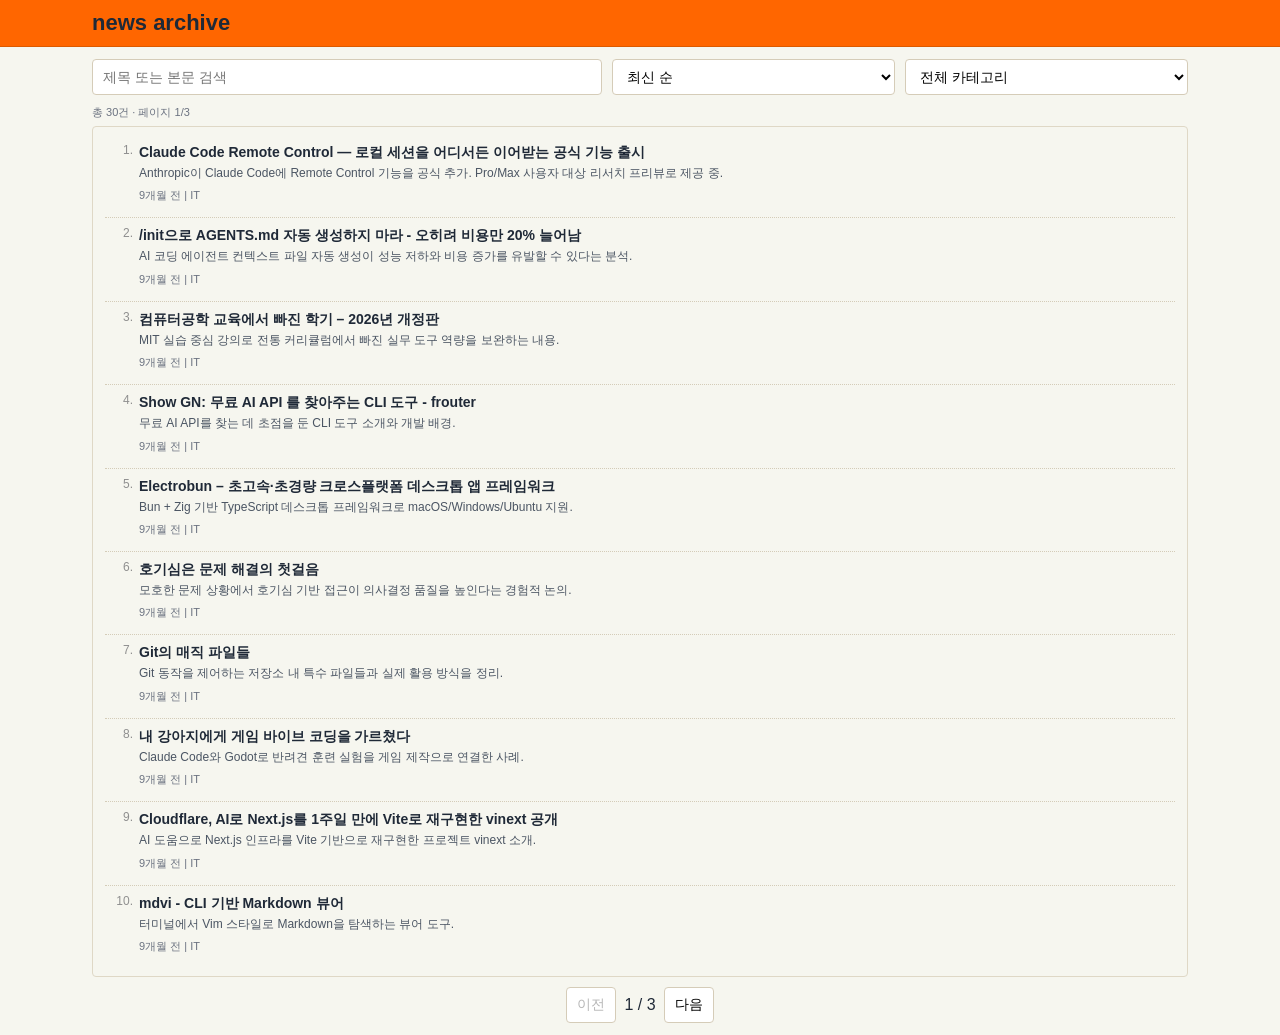
==== docs/index.html @ 6bb1ae99 "Deploy news archive pages" ====
<!doctype html>
<html lang="ko">
  <head>
    <meta charset="UTF-8" />
    <meta name="viewport" content="width=device-width, initial-scale=1.0" />
    <title>news archive</title>
    <meta
      http-equiv="Content-Security-Policy"
      content="default-src 'self'; script-src 'self'; style-src 'self'; img-src 'self' data:; connect-src 'self'; object-src 'none'; base-uri 'self'; form-action 'self'; frame-ancestors 'none'; upgrade-insecure-requests"
    />
    <meta http-equiv="Referrer-Policy" content="strict-origin-when-cross-origin" />
    <meta http-equiv="X-Content-Type-Options" content="nosniff" />
    <meta http-equiv="X-Frame-Options" content="DENY" />
    <meta name="color-scheme" content="light" />
    <link rel="stylesheet" href="./assets/styles.css" />
  </head>
  <body>
    <header class="topbar">
      <div class="topbar-inner">
        <h1>news archive</h1>
      </div>
    </header>

    <main class="container">
      <section class="toolbar">
        <input id="searchInput" type="search" placeholder="제목 또는 본문 검색" />
        <select id="sortSelect">
          <option value="latest">최신 순</option>
          <option value="oldest">오래된 순</option>
          <option value="title">제목 순</option>
          <option value="category">카테고리 순</option>
        </select>
        <select id="categorySelect">
          <option value="all">전체 카테고리</option>
          <option value="IT">IT</option>
          <option value="취업">취업</option>
        </select>
      </section>

      <section id="listView">
        <p class="meta" id="metaLine"></p>
        <div id="listContainer" class="list"></div>
        <div class="pager">
          <button id="prevBtn" type="button">이전</button>
          <span id="pageInfo"></span>
          <button id="nextBtn" type="button">다음</button>
        </div>
      </section>

      <section id="detailView" class="detail hidden">
        <button id="backBtn" type="button">목록으로</button>
        <h2 id="detailTitle"></h2>
        <p id="detailMeta" class="meta"></p>
        <article id="detailBody"></article>
      </section>
    </main>

    <script src="./assets/app.js" defer></script>
  </body>
</html>
---- docs/assets/styles.css ----
:root {
  --bg: #f6f6ef;
  --header: #ff6600;
  --text: #1f2937;
  --muted: #6b7280;
  --line: #dfd8c6;
}

* {
  box-sizing: border-box;
}

body {
  margin: 0;
  background: var(--bg);
  color: var(--text);
  font-family: -apple-system, BlinkMacSystemFont, "Segoe UI", Roboto, "Noto Sans KR", sans-serif;
}

.topbar {
  position: sticky;
  top: 0;
  z-index: 10;
  background: var(--header);
  border-bottom: 1px solid #dc5a00;
}

.topbar-inner {
  max-width: 1120px;
  margin: 0 auto;
  padding: 10px 12px;
}

h1 {
  margin: 0;
  font-size: 22px;
}

.container {
  max-width: 1120px;
  margin: 0 auto;
  padding: 12px;
}

.toolbar {
  display: grid;
  grid-template-columns: 1.8fr 1fr 1fr;
  gap: 10px;
  margin-bottom: 10px;
}

.toolbar input,
.toolbar select,
.pager button,
#backBtn {
  border: 1px solid #d5ccb8;
  background: #fff;
  border-radius: 4px;
  padding: 8px 10px;
  font-size: 14px;
}

.list {
  border: 1px solid var(--line);
  background: var(--bg);
  border-radius: 4px;
  padding: 8px 12px;
}

.item {
  padding: 8px 0;
  border-bottom: 1px dotted #d4ccb8;
}

.item:last-child {
  border-bottom: none;
}

.item-head {
  display: grid;
  grid-template-columns: 28px 1fr;
  gap: 6px;
}

.rank {
  text-align: right;
  color: #8f8f8f;
  font-size: 12px;
}

.title {
  font-size: 14px;
  font-weight: 700;
  color: #1f2937;
  text-decoration: none;
  cursor: pointer;
}

.summary {
  margin-top: 3px;
  font-size: 12px;
  color: #4b5563;
  line-height: 1.45;
  display: -webkit-box;
  -webkit-line-clamp: 3;
  -webkit-box-orient: vertical;
  overflow: hidden;
}

.meta {
  font-size: 11px;
  color: var(--muted);
  margin: 6px 0;
}

.pager {
  display: flex;
  align-items: center;
  justify-content: center;
  gap: 8px;
  margin-top: 10px;
}

.detail {
  border: 1px solid var(--line);
  border-radius: 4px;
  background: #fff;
  padding: 14px;
}

.detail article {
  font-size: 16px;
  line-height: 160%;
  word-break: break-word;
  white-space: pre-wrap;
}

.hidden {
  display: none;
}

@media (max-width: 1199px) {
  .toolbar {
    grid-template-columns: 1fr;
  }
  .detail article {
    font-size: 14px;
  }
}
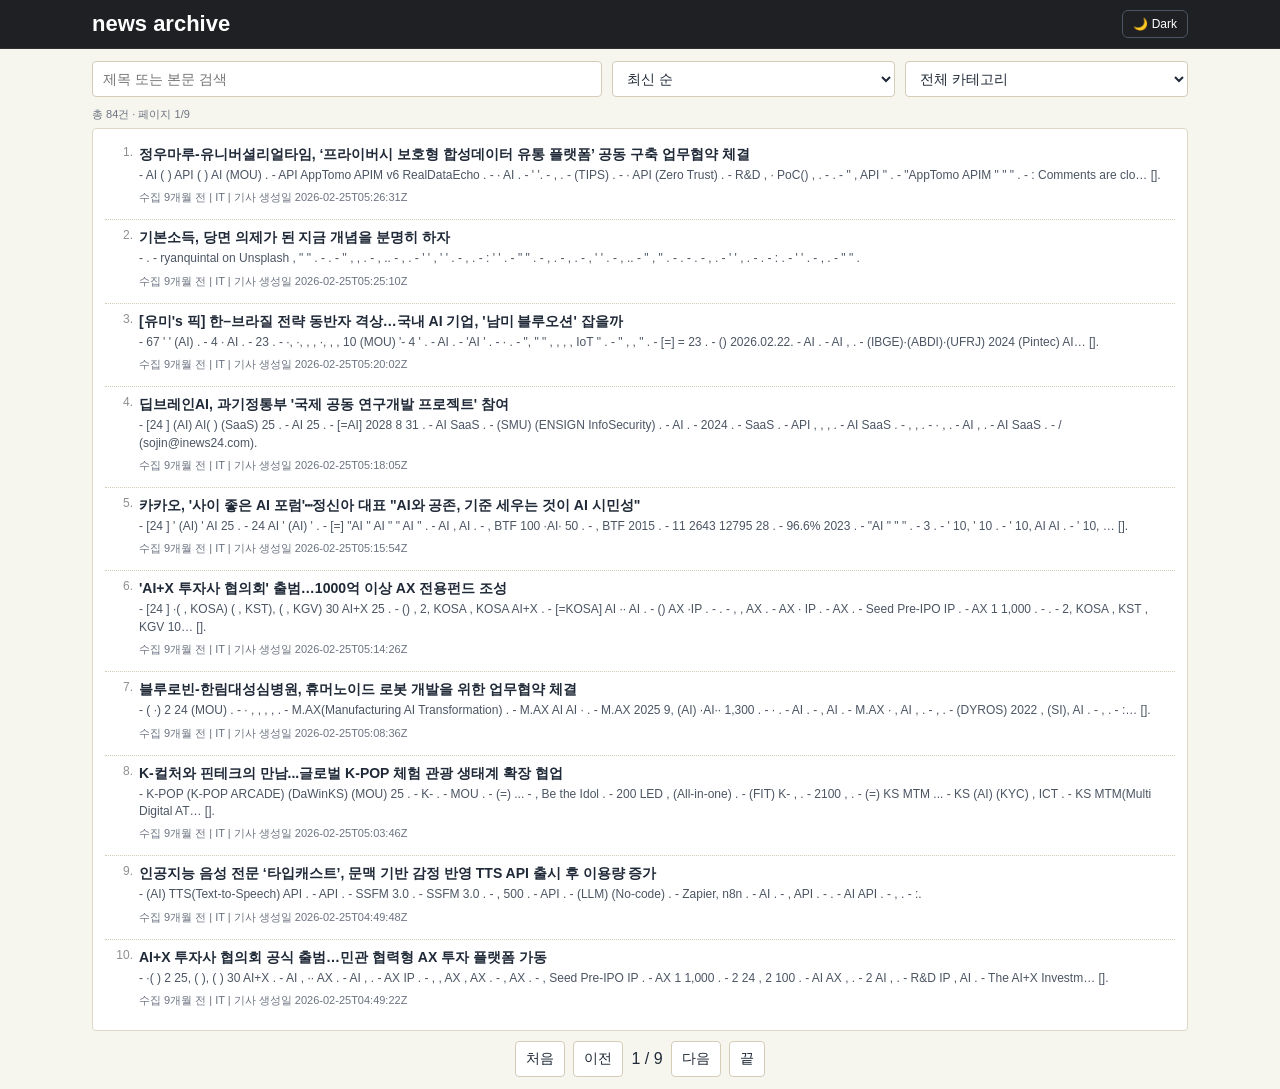
==== commit 4b3b1026: "Enhance archive UI with home reset, pagination edges, theme toggle, and mobile typography" ====
--- a/docs/index.html
+++ b/docs/index.html
@@ -11,13 +11,14 @@
     <meta http-equiv="Referrer-Policy" content="strict-origin-when-cross-origin" />
     <meta http-equiv="X-Content-Type-Options" content="nosniff" />
     <meta http-equiv="X-Frame-Options" content="DENY" />
-    <meta name="color-scheme" content="light" />
+    <meta name="color-scheme" content="light dark" />
     <link rel="stylesheet" href="./assets/styles.css" />
   </head>
   <body>
     <header class="topbar">
       <div class="topbar-inner">
-        <h1>news archive</h1>
+        <h1><a id="homeTitle" href="#">news archive</a></h1>
+        <button id="themeToggle" type="button" aria-label="테마 전환">🌙 Dark</button>
       </div>
     </header>
 
@@ -41,9 +42,11 @@
         <p class="meta" id="metaLine"></p>
         <div id="listContainer" class="list"></div>
         <div class="pager">
+          <button id="firstBtn" type="button">처음</button>
           <button id="prevBtn" type="button">이전</button>
           <span id="pageInfo"></span>
           <button id="nextBtn" type="button">다음</button>
+          <button id="lastBtn" type="button">끝</button>
         </div>
       </section>
 
--- a/docs/assets/styles.css
+++ b/docs/assets/styles.css
@@ -1,13 +1,27 @@
 :root {
   --bg: #f6f6ef;
-  --header: #ff6600;
+  --header: #1f2023;
   --text: #1f2937;
   --muted: #6b7280;
   --line: #dfd8c6;
+  --surface: #ffffff;
+  --chip: #ffffff;
+  --btn-border: #d5ccb8;
 }
 
 * {
   box-sizing: border-box;
+}
+
+[data-theme="dark"] {
+  --bg: #101218;
+  --header: #1f2023;
+  --text: #e5e7eb;
+  --muted: #9ca3af;
+  --line: #2f3441;
+  --surface: #161922;
+  --chip: #1f2430;
+  --btn-border: #3d4558;
 }
 
 body {
@@ -22,18 +36,37 @@
   top: 0;
   z-index: 10;
   background: var(--header);
-  border-bottom: 1px solid #dc5a00;
+  border-bottom: 1px solid #2d2f34;
 }
 
 .topbar-inner {
   max-width: 1120px;
   margin: 0 auto;
   padding: 10px 12px;
+  display: flex;
+  align-items: center;
+  justify-content: space-between;
 }
 
 h1 {
   margin: 0;
   font-size: 22px;
+  color: #fff;
+}
+
+h1 a {
+  color: inherit;
+  text-decoration: none;
+}
+
+#themeToggle {
+  border: 1px solid #4b5563;
+  background: transparent;
+  color: #fff;
+  border-radius: 6px;
+  padding: 6px 10px;
+  font-size: 12px;
+  cursor: pointer;
 }
 
 .container {
@@ -53,8 +86,9 @@
 .toolbar select,
 .pager button,
 #backBtn {
-  border: 1px solid #d5ccb8;
-  background: #fff;
+  border: 1px solid var(--btn-border);
+  background: var(--chip);
+  color: var(--text);
   border-radius: 4px;
   padding: 8px 10px;
   font-size: 14px;
@@ -62,7 +96,7 @@
 
 .list {
   border: 1px solid var(--line);
-  background: var(--bg);
+  background: var(--surface);
   border-radius: 4px;
   padding: 8px 12px;
 }
@@ -91,7 +125,7 @@
 .title {
   font-size: 14px;
   font-weight: 700;
-  color: #1f2937;
+  color: var(--text);
   text-decoration: none;
   cursor: pointer;
 }
@@ -124,7 +158,7 @@
 .detail {
   border: 1px solid var(--line);
   border-radius: 4px;
-  background: #fff;
+  background: var(--surface);
   padding: 14px;
 }
 
@@ -140,10 +174,22 @@
 }
 
 @media (max-width: 1199px) {
+  body {
+    font-size: 16px;
+  }
   .toolbar {
     grid-template-columns: 1fr;
   }
+  .title {
+    font-size: 16px;
+  }
+  .summary {
+    font-size: 15px;
+  }
+  .meta {
+    font-size: 13px;
+  }
   .detail article {
-    font-size: 14px;
+    font-size: 16px;
   }
 }
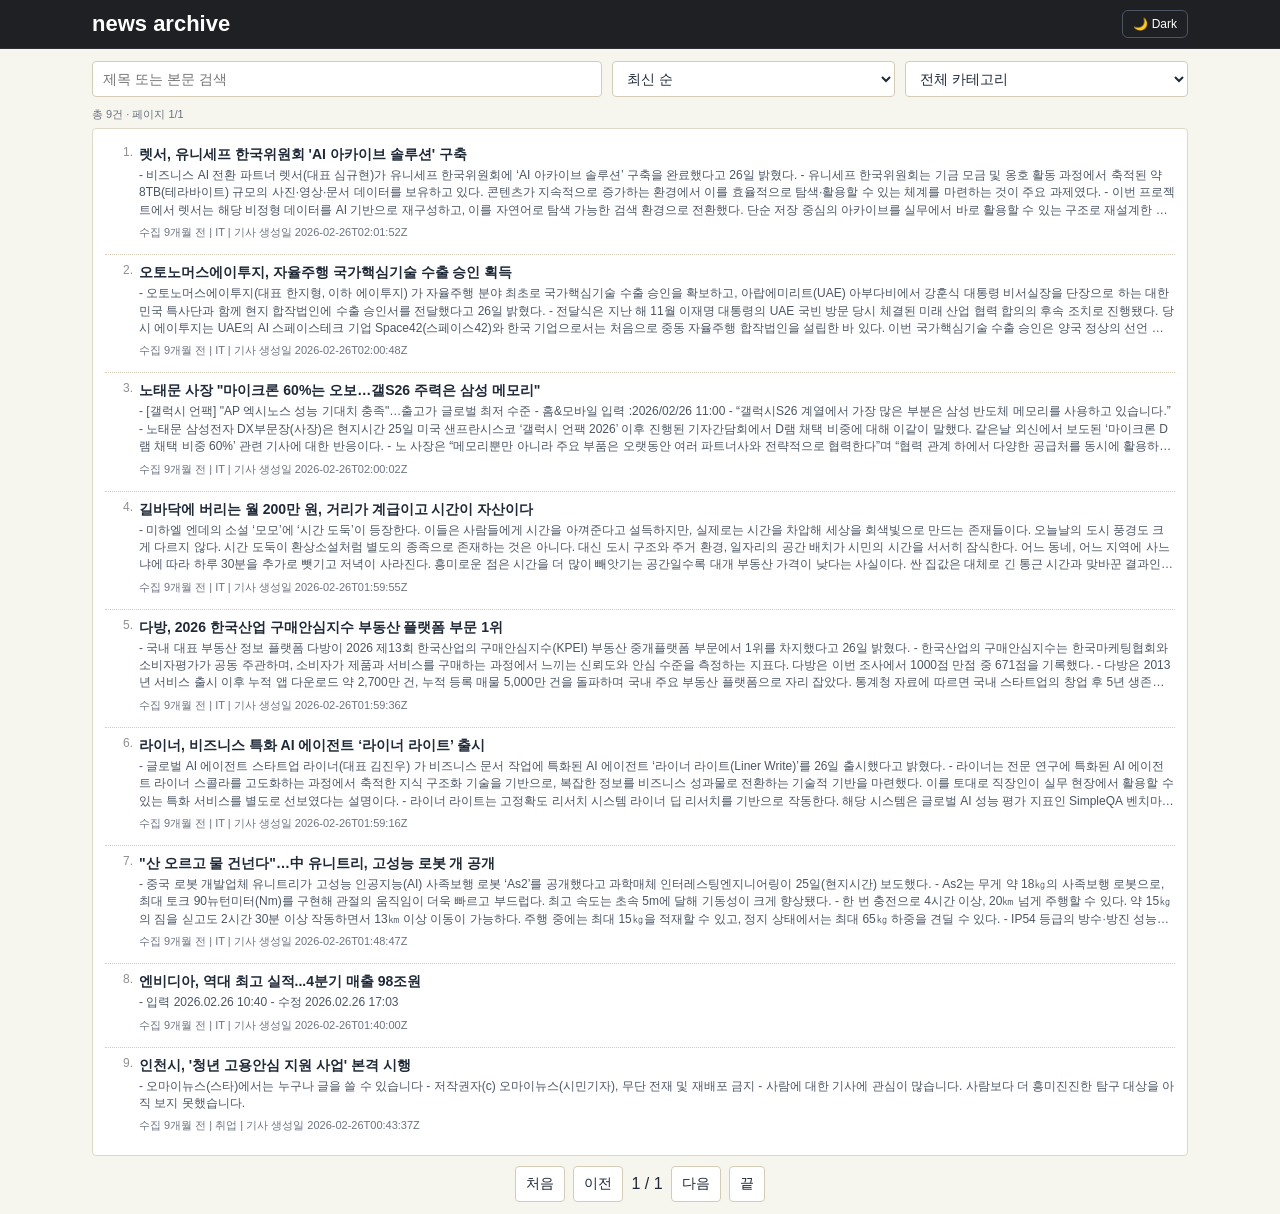
==== commit 325ff346: "Add 2-3 line AI summary callout and persist ai_summary field" ====
--- a/docs/index.html
+++ b/docs/index.html
@@ -54,6 +54,10 @@
         <button id="backBtn" type="button">목록으로</button>
         <h2 id="detailTitle"></h2>
         <p id="detailMeta" class="meta"></p>
+        <div id="detailCallout" class="callout">
+          <div class="callout-icon">💡</div>
+          <div id="detailAiSummary" class="callout-text">요약할 수 없는 내용입니다</div>
+        </div>
         <article id="detailBody"></article>
       </section>
     </main>
--- a/docs/assets/styles.css
+++ b/docs/assets/styles.css
@@ -7,6 +7,8 @@
   --surface: #ffffff;
   --chip: #ffffff;
   --btn-border: #d5ccb8;
+  --callout-bg: #f7f6f3;
+  --callout-border: #e3e1dc;
 }
 
 * {
@@ -22,6 +24,8 @@
   --surface: #161922;
   --chip: #1f2430;
   --btn-border: #3d4558;
+  --callout-bg: #202532;
+  --callout-border: #353d4f;
 }
 
 body {
@@ -162,11 +166,37 @@
   padding: 14px;
 }
 
+.callout {
+  display: flex;
+  gap: 10px;
+  align-items: flex-start;
+  background: var(--callout-bg);
+  border: 1px solid var(--callout-border);
+  border-radius: 8px;
+  padding: 10px 12px;
+  margin: 8px 0 14px;
+}
+
+.callout-icon {
+  font-size: 16px;
+  line-height: 1.4;
+}
+
+.callout-text {
+  font-size: 14px;
+  line-height: 1.6;
+  white-space: pre-line;
+}
+
 .detail article {
-  font-size: 16px;
-  line-height: 160%;
+  font-size: 0.9em;
+  line-height: 1.8em;
   word-break: break-word;
   white-space: pre-wrap;
+}
+
+.detail article li {
+  line-height: 1.8em;
 }
 
 .hidden {
@@ -190,6 +220,7 @@
     font-size: 13px;
   }
   .detail article {
-    font-size: 16px;
-  }
-}
+    font-size: 0.9em;
+    line-height: 1.8em;
+  }
+}
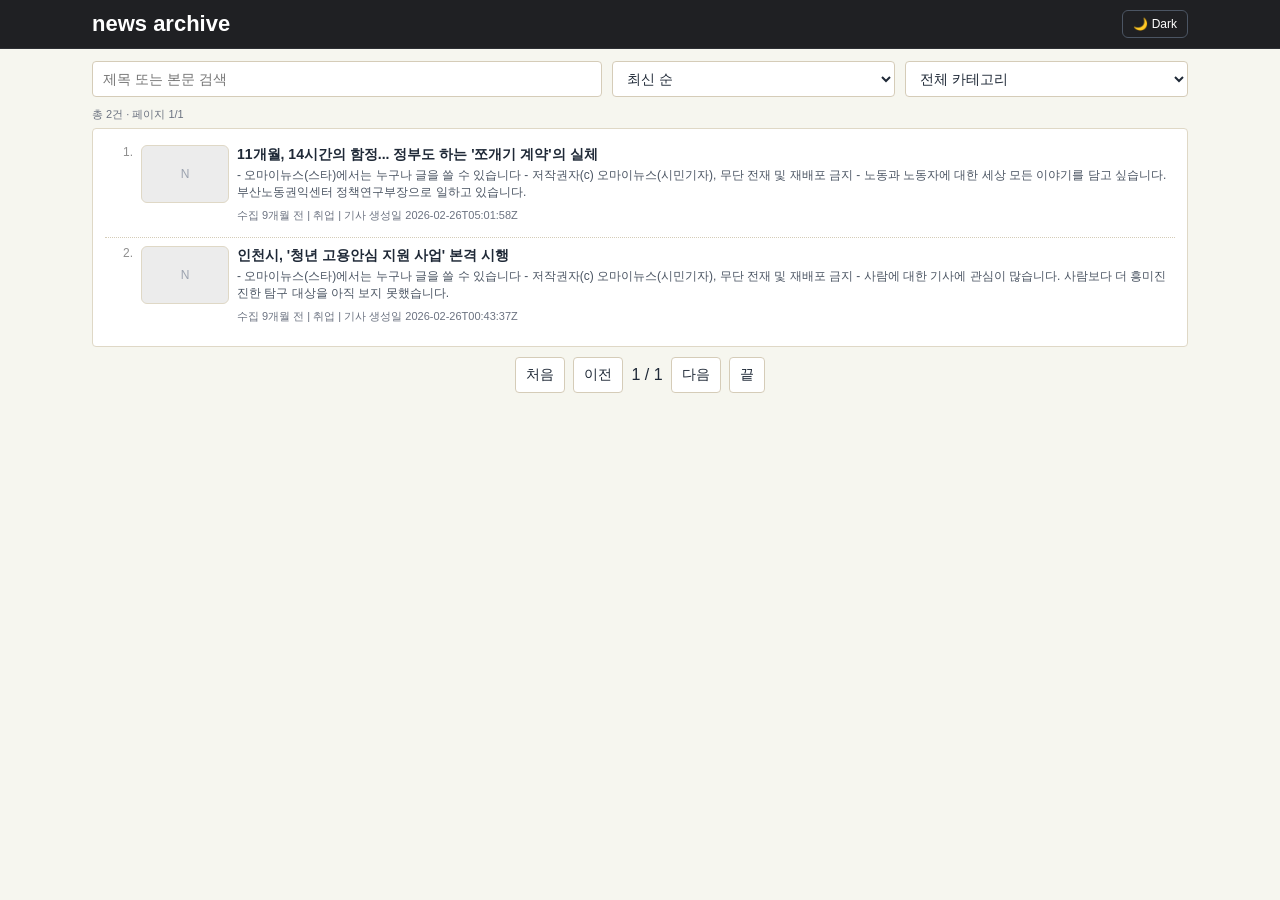
==== commit 26505607: "Add OpenAI thumbnail generation and render thumbnails in list/detail views" ====
--- a/docs/index.html
+++ b/docs/index.html
@@ -58,6 +58,7 @@
           <div class="callout-icon">💡</div>
           <div id="detailAiSummary" class="callout-text">요약할 수 없는 내용입니다</div>
         </div>
+        <img id="detailThumbnail" class="detail-thumb hidden" alt="기사 썸네일" />
         <article id="detailBody"></article>
       </section>
     </main>
--- a/docs/assets/styles.css
+++ b/docs/assets/styles.css
@@ -116,8 +116,8 @@
 
 .item-head {
   display: grid;
-  grid-template-columns: 28px 1fr;
-  gap: 6px;
+  grid-template-columns: 28px 88px 1fr;
+  gap: 8px;
 }
 
 .rank {
@@ -132,6 +132,28 @@
   color: var(--text);
   text-decoration: none;
   cursor: pointer;
+}
+
+.thumb-wrap {
+  display: flex;
+  align-items: flex-start;
+}
+
+.thumb {
+  width: 88px;
+  height: 58px;
+  object-fit: cover;
+  border-radius: 6px;
+  border: 1px solid var(--line);
+  background: #ececec;
+}
+
+.thumb-ph {
+  display: flex;
+  align-items: center;
+  justify-content: center;
+  color: #9ca3af;
+  font-size: 12px;
 }
 
 .summary {
@@ -188,6 +210,15 @@
   white-space: pre-line;
 }
 
+.detail-thumb {
+  width: 100%;
+  max-width: 680px;
+  display: block;
+  border-radius: 10px;
+  border: 1px solid var(--line);
+  margin: 4px 0 14px;
+}
+
 .detail article {
   font-size: 0.9em;
   line-height: 1.8em;
@@ -219,6 +250,13 @@
   .meta {
     font-size: 13px;
   }
+  .item-head {
+    grid-template-columns: 28px 74px 1fr;
+  }
+  .thumb {
+    width: 74px;
+    height: 52px;
+  }
   .detail article {
     font-size: 0.9em;
     line-height: 1.8em;
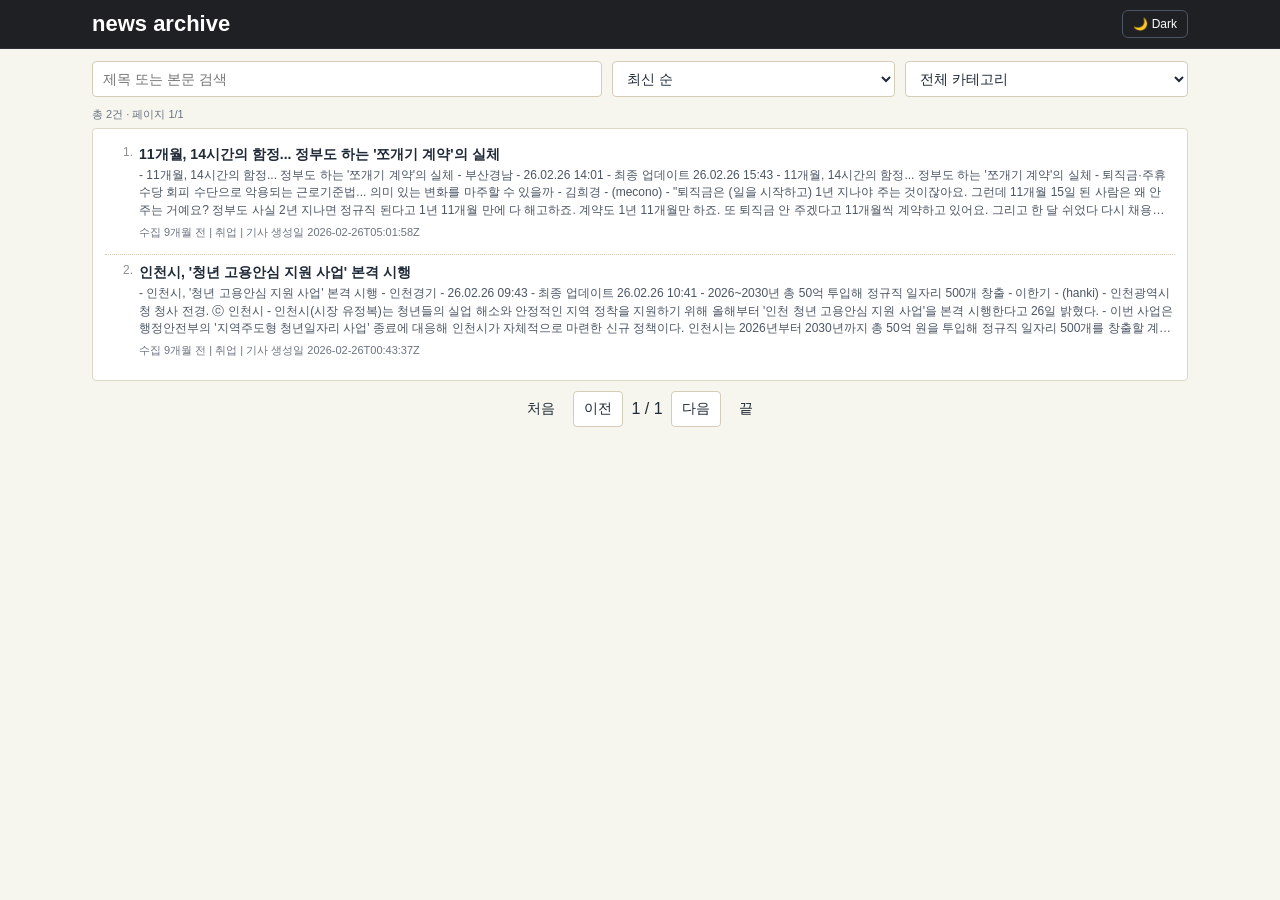
==== commit 5f860f84: "feat: render AI key points as ul and add economy crawling category" ====
--- a/docs/index.html
+++ b/docs/index.html
@@ -35,6 +35,7 @@
           <option value="all">전체 카테고리</option>
           <option value="IT">IT</option>
           <option value="취업">취업</option>
+          <option value="경제">경제</option>
         </select>
       </section>
 
--- a/docs/assets/styles.css
+++ b/docs/assets/styles.css
@@ -116,8 +116,8 @@
 
 .item-head {
   display: grid;
-  grid-template-columns: 28px 88px 1fr;
-  gap: 8px;
+  grid-template-columns: 28px 1fr;
+  gap: 6px;
 }
 
 .rank {
@@ -132,28 +132,6 @@
   color: var(--text);
   text-decoration: none;
   cursor: pointer;
-}
-
-.thumb-wrap {
-  display: flex;
-  align-items: flex-start;
-}
-
-.thumb {
-  width: 88px;
-  height: 58px;
-  object-fit: cover;
-  border-radius: 6px;
-  border: 1px solid var(--line);
-  background: #ececec;
-}
-
-.thumb-ph {
-  display: flex;
-  align-items: center;
-  justify-content: center;
-  color: #9ca3af;
-  font-size: 12px;
 }
 
 .summary {
@@ -181,6 +159,12 @@
   margin-top: 10px;
 }
 
+#firstBtn,
+#lastBtn {
+  background: transparent;
+  border: none;
+}
+
 .detail {
   border: 1px solid var(--line);
   border-radius: 4px;
@@ -207,7 +191,23 @@
 .callout-text {
   font-size: 14px;
   line-height: 1.6;
-  white-space: pre-line;
+}
+
+.callout-text p {
+  margin: 0 0 8px;
+}
+
+.callout-text p:last-child {
+  margin-bottom: 0;
+}
+
+.callout-text ul {
+  margin: 0;
+  padding-left: 20px;
+}
+
+.callout-text li {
+  margin: 4px 0;
 }
 
 .detail-thumb {
@@ -250,13 +250,6 @@
   .meta {
     font-size: 13px;
   }
-  .item-head {
-    grid-template-columns: 28px 74px 1fr;
-  }
-  .thumb {
-    width: 74px;
-    height: 52px;
-  }
   .detail article {
     font-size: 0.9em;
     line-height: 1.8em;
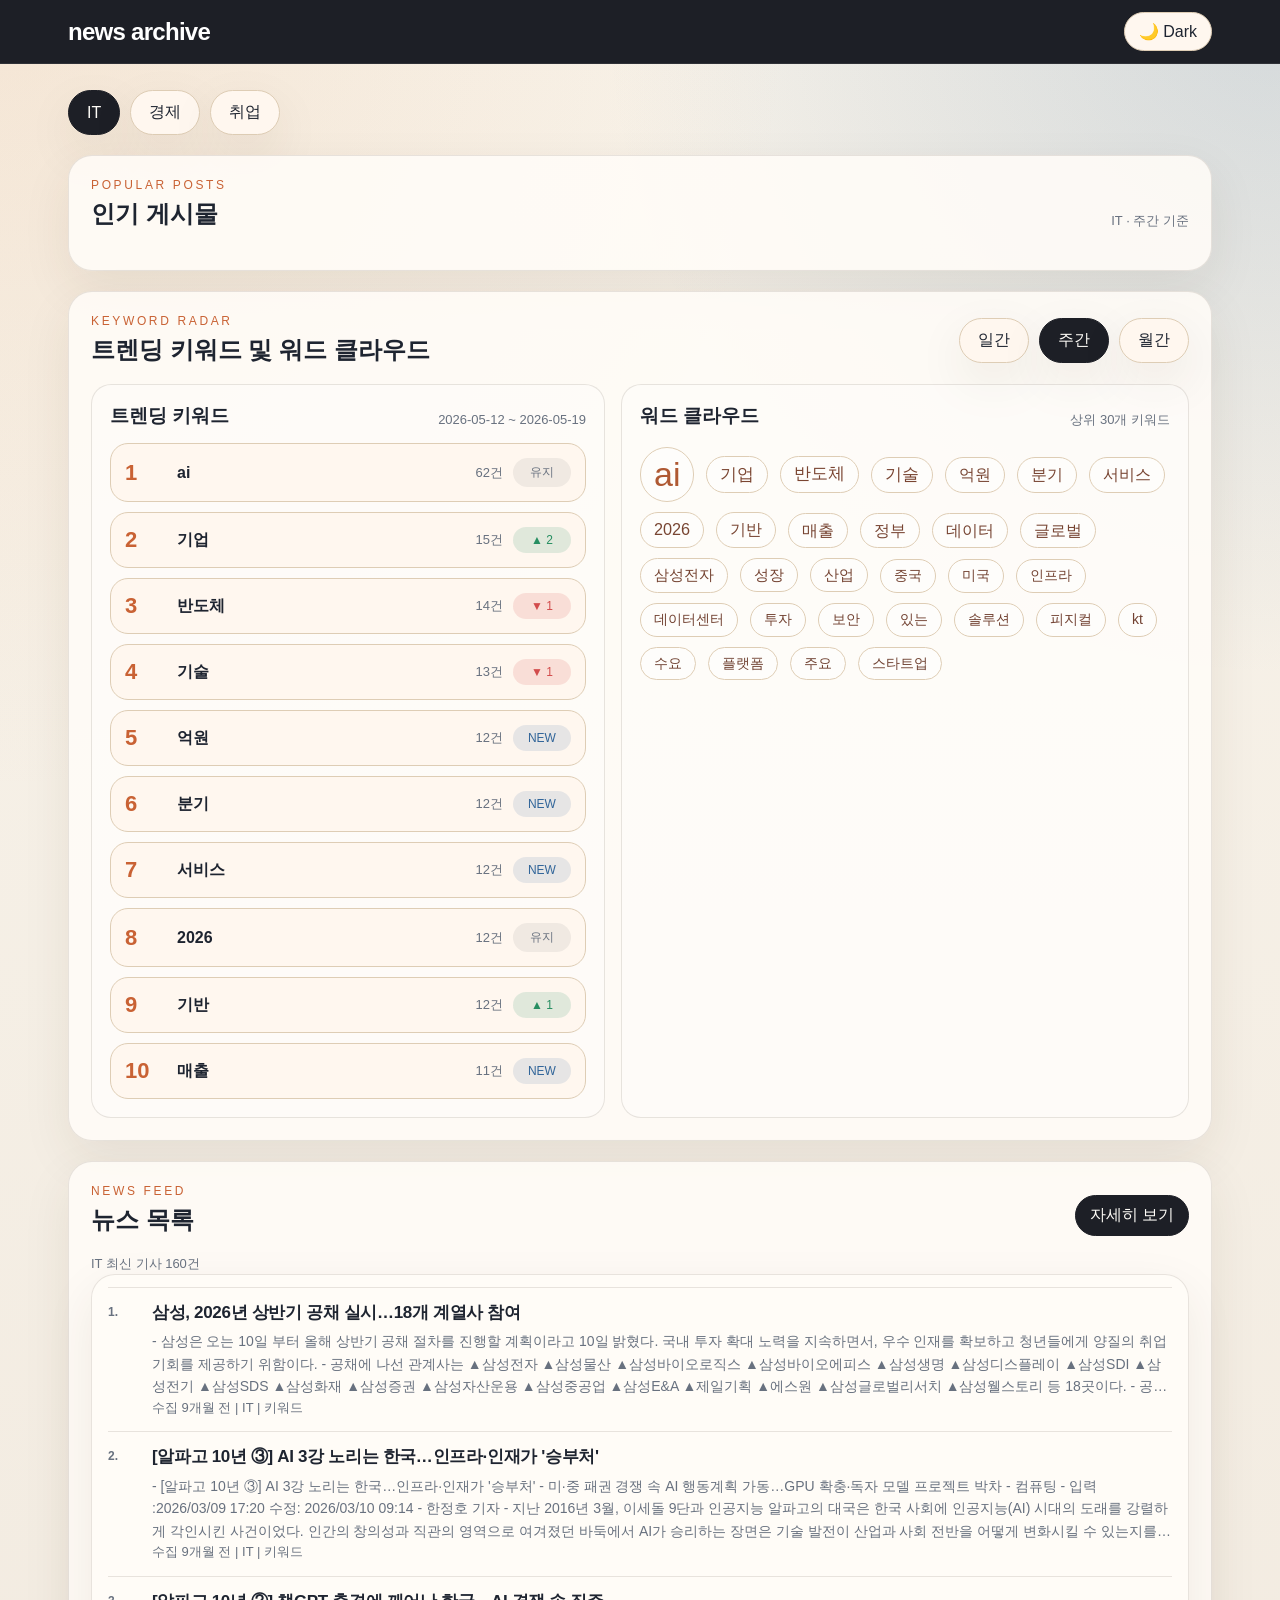
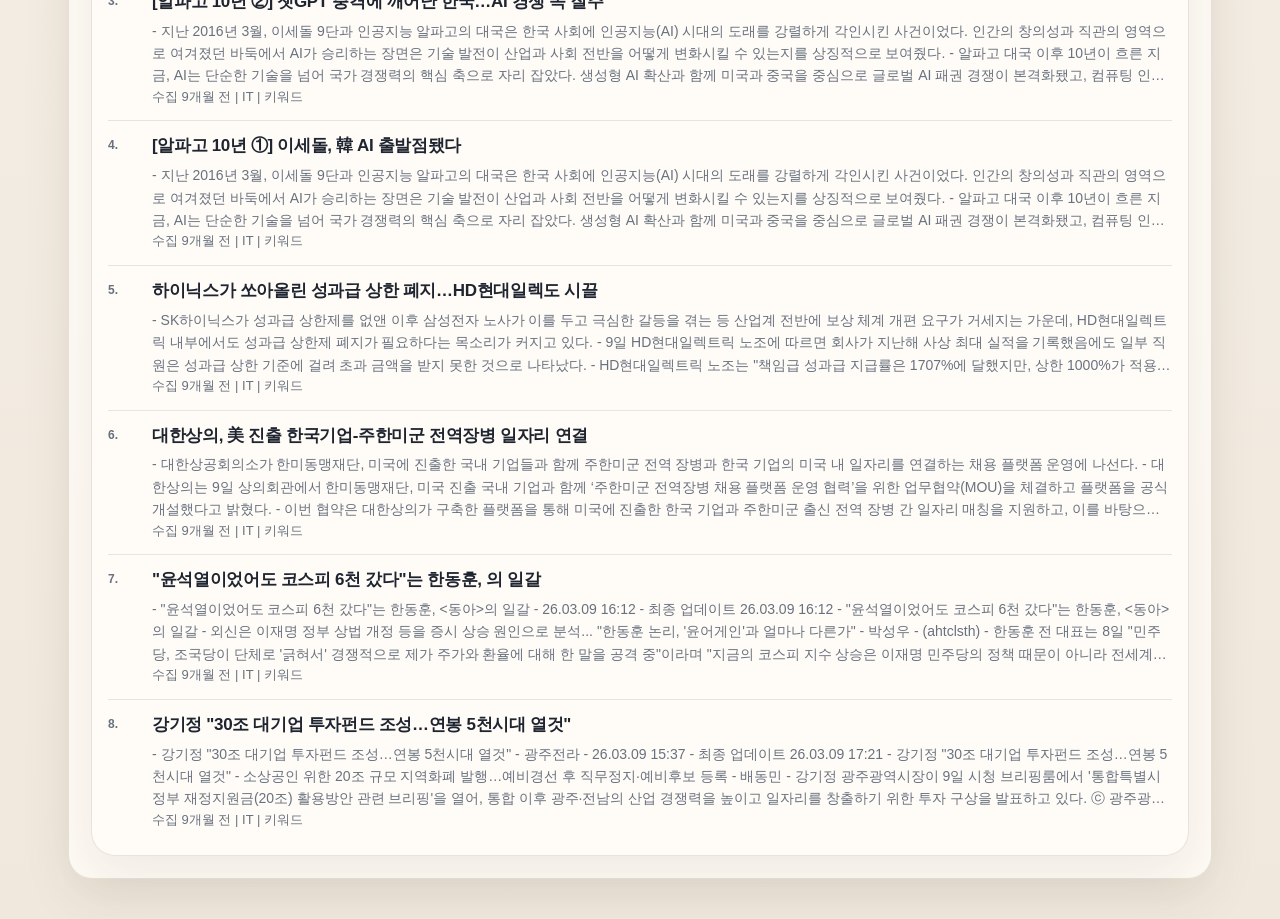
==== commit c96d1975: "Add trend dashboard home view" ====
--- a/docs/index.html
+++ b/docs/index.html
@@ -17,44 +17,117 @@
   <body>
     <header class="topbar">
       <div class="topbar-inner">
-        <h1><a id="homeTitle" href="#">news archive</a></h1>
+        <h1><a id="homeTitle" href="/">news archive</a></h1>
         <button id="themeToggle" type="button" aria-label="테마 전환">🌙 Dark</button>
       </div>
     </header>
 
     <main class="container">
-      <section class="toolbar">
-        <input id="searchInput" type="search" placeholder="제목 또는 본문 검색" />
-        <select id="sortSelect">
-          <option value="latest">최신 순</option>
-          <option value="oldest">오래된 순</option>
-          <option value="title">제목 순</option>
-          <option value="category">카테고리 순</option>
-        </select>
-        <select id="categorySelect">
-          <option value="all">전체 카테고리</option>
-          <option value="IT">IT</option>
-          <option value="취업">취업</option>
-          <option value="경제">경제</option>
-        </select>
+      <section id="homeView" class="home-shell hidden">
+        <nav id="helperTabs" class="helper-tabs" aria-label="카테고리 선택"></nav>
+
+        <section class="section-card">
+          <div class="section-head">
+            <div>
+              <p class="eyebrow">Popular Posts</p>
+              <h2>인기 게시물</h2>
+            </div>
+            <p id="popularMeta" class="meta"></p>
+          </div>
+          <div id="popularGrid" class="popular-grid"></div>
+        </section>
+
+        <section class="section-card">
+          <div class="section-head trend-head">
+            <div>
+              <p class="eyebrow">Keyword Radar</p>
+              <h2>트렌딩 키워드 및 워드 클라우드</h2>
+            </div>
+            <div id="periodTabs" class="period-tabs" aria-label="기간 선택"></div>
+          </div>
+
+          <div class="trend-layout">
+            <div class="trend-panel">
+              <div class="panel-head">
+                <h3>트렌딩 키워드</h3>
+                <p id="trendMeta" class="meta"></p>
+              </div>
+              <ol id="trendList" class="trend-list"></ol>
+            </div>
+            <div class="cloud-panel">
+              <div class="panel-head">
+                <h3>워드 클라우드</h3>
+                <p class="meta">상위 30개 키워드</p>
+              </div>
+              <div id="wordCloud" class="word-cloud"></div>
+            </div>
+          </div>
+
+          <div id="keywordResultSection" class="keyword-result hidden">
+            <div class="panel-head">
+              <h3 id="keywordResultTitle">키워드 기사</h3>
+              <button id="keywordClearBtn" type="button" class="ghost-btn">선택 해제</button>
+            </div>
+            <div id="keywordResultList" class="mini-list"></div>
+          </div>
+        </section>
+
+        <section class="section-card">
+          <div class="section-head">
+            <div>
+              <p class="eyebrow">News Feed</p>
+              <h2>뉴스 목록</h2>
+            </div>
+            <button id="openNewsListBtn" type="button" class="primary-btn">자세히 보기</button>
+          </div>
+          <p id="homeListMeta" class="meta"></p>
+          <div id="homeNewsList" class="list home-list"></div>
+        </section>
       </section>
 
-      <section id="listView">
-        <p class="meta" id="metaLine"></p>
-        <div id="listContainer" class="list"></div>
-        <div class="pager">
-          <button id="firstBtn" type="button">처음</button>
-          <button id="prevBtn" type="button">이전</button>
-          <span id="pageInfo"></span>
-          <button id="nextBtn" type="button">다음</button>
-          <button id="lastBtn" type="button">끝</button>
+      <section id="newsView" class="hidden">
+        <div class="section-head page-head">
+          <div>
+            <p class="eyebrow">Archive List</p>
+            <h2>전체 뉴스 목록</h2>
+          </div>
+          <button id="backHomeBtn" type="button" class="ghost-btn">홈으로</button>
         </div>
+
+        <section class="toolbar">
+          <input id="searchInput" type="search" placeholder="제목, 본문, 키워드 검색" />
+          <select id="sortSelect">
+            <option value="latest">최신 순</option>
+            <option value="oldest">오래된 순</option>
+            <option value="title">제목 순</option>
+            <option value="category">카테고리 순</option>
+          </select>
+          <select id="categorySelect">
+            <option value="all">전체 카테고리</option>
+            <option value="IT">IT</option>
+            <option value="취업">취업</option>
+            <option value="경제">경제</option>
+          </select>
+        </section>
+
+        <section id="listView">
+          <p class="meta" id="metaLine"></p>
+          <div id="listContainer" class="list"></div>
+          <div class="pager">
+            <button id="firstBtn" type="button">처음</button>
+            <button id="prevBtn" type="button">이전</button>
+            <span id="pageInfo"></span>
+            <button id="nextBtn" type="button">다음</button>
+            <button id="lastBtn" type="button">끝</button>
+          </div>
+        </section>
       </section>
 
       <section id="detailView" class="detail hidden">
-        <button id="backBtn" type="button">목록으로</button>
+        <button id="backBtn" type="button" class="ghost-btn">이전 화면</button>
         <h2 id="detailTitle"></h2>
         <p id="detailMeta" class="meta"></p>
+        <div id="detailKeywords" class="detail-keywords"></div>
         <div id="detailCallout" class="callout">
           <div class="callout-icon">💡</div>
           <div id="detailAiSummary" class="callout-text">요약할 수 없는 내용입니다</div>
--- a/docs/assets/styles.css
+++ b/docs/assets/styles.css
@@ -1,14 +1,24 @@
 :root {
-  --bg: #f6f6ef;
-  --header: #1f2023;
-  --text: #1f2937;
-  --muted: #6b7280;
-  --line: #dfd8c6;
-  --surface: #ffffff;
-  --chip: #ffffff;
-  --btn-border: #d5ccb8;
-  --callout-bg: #f7f6f3;
-  --callout-border: #e3e1dc;
+  --bg: #f4efe6;
+  --bg-accent: radial-gradient(circle at top left, rgba(230, 170, 118, 0.18), transparent 28%),
+    radial-gradient(circle at top right, rgba(49, 101, 153, 0.18), transparent 24%),
+    linear-gradient(180deg, #f8f3ea 0%, #f0e8dd 100%);
+  --header: #1d1f26;
+  --text: #1e2430;
+  --muted: #68717f;
+  --line: rgba(64, 50, 33, 0.12);
+  --surface: rgba(255, 252, 247, 0.88);
+  --surface-strong: #fffdf8;
+  --chip: #fff7ef;
+  --chip-active: #1d1f26;
+  --btn-border: #decdb5;
+  --callout-bg: #f6efe4;
+  --callout-border: #ddcfbc;
+  --shadow: 0 18px 50px rgba(62, 45, 28, 0.08);
+  --accent: #c96234;
+  --accent-soft: rgba(201, 98, 52, 0.12);
+  --cool: #316599;
+  --cool-soft: rgba(49, 101, 153, 0.12);
 }
 
 * {
@@ -16,98 +26,429 @@
 }
 
 [data-theme="dark"] {
-  --bg: #101218;
-  --header: #1f2023;
-  --text: #e5e7eb;
-  --muted: #9ca3af;
-  --line: #2f3441;
-  --surface: #161922;
-  --chip: #1f2430;
-  --btn-border: #3d4558;
-  --callout-bg: #202532;
-  --callout-border: #353d4f;
+  --bg: #0f131b;
+  --bg-accent: radial-gradient(circle at top left, rgba(201, 98, 52, 0.16), transparent 28%),
+    radial-gradient(circle at top right, rgba(85, 145, 204, 0.16), transparent 24%),
+    linear-gradient(180deg, #10151d 0%, #161c25 100%);
+  --header: rgba(9, 12, 18, 0.92);
+  --text: #edf1f8;
+  --muted: #9ba7b7;
+  --line: rgba(204, 219, 237, 0.12);
+  --surface: rgba(21, 27, 38, 0.84);
+  --surface-strong: #171d28;
+  --chip: #1d2532;
+  --chip-active: #edf1f8;
+  --btn-border: #334155;
+  --callout-bg: #1c2533;
+  --callout-border: #334155;
+  --shadow: 0 18px 54px rgba(0, 0, 0, 0.24);
+  --accent: #ff8d59;
+  --accent-soft: rgba(255, 141, 89, 0.14);
+  --cool: #89b6e6;
+  --cool-soft: rgba(137, 182, 230, 0.14);
 }
 
 body {
   margin: 0;
-  background: var(--bg);
+  min-height: 100vh;
+  background: var(--bg-accent);
   color: var(--text);
-  font-family: -apple-system, BlinkMacSystemFont, "Segoe UI", Roboto, "Noto Sans KR", sans-serif;
+  font-family: "Noto Sans KR", "Apple SD Gothic Neo", "Malgun Gothic", sans-serif;
+}
+
+button,
+input,
+select {
+  font: inherit;
+}
+
+a {
+  color: inherit;
 }
 
 .topbar {
   position: sticky;
   top: 0;
-  z-index: 10;
+  z-index: 20;
   background: var(--header);
-  border-bottom: 1px solid #2d2f34;
+  border-bottom: 1px solid rgba(255, 255, 255, 0.08);
+  backdrop-filter: blur(20px);
 }
 
 .topbar-inner {
-  max-width: 1120px;
+  max-width: 1180px;
   margin: 0 auto;
-  padding: 10px 12px;
+  padding: 12px 18px;
   display: flex;
   align-items: center;
   justify-content: space-between;
 }
 
+h1,
+h2,
+h3,
+p {
+  margin: 0;
+}
+
 h1 {
-  margin: 0;
-  font-size: 22px;
+  font-size: 24px;
   color: #fff;
+  letter-spacing: -0.03em;
 }
 
 h1 a {
-  color: inherit;
   text-decoration: none;
 }
 
-#themeToggle {
-  border: 1px solid #4b5563;
-  background: transparent;
-  color: #fff;
-  border-radius: 6px;
-  padding: 6px 10px;
-  font-size: 12px;
-  cursor: pointer;
-}
-
-.container {
-  max-width: 1120px;
-  margin: 0 auto;
-  padding: 12px;
-}
-
-.toolbar {
-  display: grid;
-  grid-template-columns: 1.8fr 1fr 1fr;
-  gap: 10px;
-  margin-bottom: 10px;
-}
-
-.toolbar input,
-.toolbar select,
-.pager button,
-#backBtn {
+#themeToggle,
+.ghost-btn,
+.primary-btn,
+.tab-btn,
+.period-btn,
+.trend-btn,
+.cloud-word,
+.keyword-chip {
   border: 1px solid var(--btn-border);
   background: var(--chip);
   color: var(--text);
-  border-radius: 4px;
-  padding: 8px 10px;
+  cursor: pointer;
+}
+
+#themeToggle,
+.ghost-btn,
+.primary-btn {
+  border-radius: 999px;
+  padding: 9px 14px;
+}
+
+.primary-btn {
+  background: var(--chip-active);
+  border-color: var(--chip-active);
+  color: var(--surface-strong);
+}
+
+.container {
+  max-width: 1180px;
+  margin: 0 auto;
+  padding: 26px 18px 40px;
+}
+
+.hidden {
+  display: none !important;
+}
+
+.home-shell,
+#newsView,
+.detail {
+  display: grid;
+  gap: 20px;
+}
+
+.helper-tabs,
+.period-tabs {
+  display: flex;
+  flex-wrap: wrap;
+  gap: 10px;
+}
+
+.tab-btn,
+.period-btn {
+  padding: 11px 18px;
+  border-radius: 999px;
+  box-shadow: var(--shadow);
+}
+
+.tab-btn.active,
+.period-btn.active,
+.cloud-word.active,
+.keyword-chip:hover,
+.trend-item.active .trend-btn {
+  background: var(--chip-active);
+  border-color: var(--chip-active);
+  color: var(--surface-strong);
+}
+
+.section-card,
+.toolbar,
+.list,
+.detail {
+  background: var(--surface);
+  border: 1px solid var(--line);
+  border-radius: 24px;
+  box-shadow: var(--shadow);
+}
+
+.section-card,
+.detail {
+  padding: 22px;
+}
+
+.section-head,
+.panel-head {
+  display: flex;
+  align-items: flex-end;
+  justify-content: space-between;
+  gap: 14px;
+}
+
+.section-head {
+  margin-bottom: 18px;
+}
+
+.page-head {
+  align-items: center;
+}
+
+.trend-head {
+  align-items: center;
+}
+
+.eyebrow {
+  margin-bottom: 6px;
+  font-size: 12px;
+  letter-spacing: 0.22em;
+  text-transform: uppercase;
+  color: var(--accent);
+}
+
+.meta {
+  color: var(--muted);
+  font-size: 13px;
+  line-height: 1.5;
+}
+
+.popular-grid {
+  display: grid;
+  grid-template-columns: 1fr 1fr;
+  gap: 14px;
+}
+
+.popular-card {
+  min-height: 180px;
+  padding: 18px;
+  border-radius: 22px;
+  background: linear-gradient(180deg, var(--surface-strong), rgba(255, 255, 255, 0.3));
+  border: 1px solid var(--line);
+  display: grid;
+  gap: 12px;
+  transition: transform 160ms ease, box-shadow 160ms ease;
+}
+
+.popular-card:hover,
+.trend-btn:hover,
+.cloud-word:hover,
+.keyword-chip:hover,
+.tab-btn:hover,
+.period-btn:hover,
+.ghost-btn:hover,
+.primary-btn:hover {
+  transform: translateY(-1px);
+}
+
+.popular-card.hero {
+  grid-row: span 2;
+  min-height: 374px;
+  background: linear-gradient(180deg, rgba(201, 98, 52, 0.12), rgba(255, 255, 255, 0.5));
+}
+
+.popular-rank {
+  width: fit-content;
+  padding: 6px 10px;
+  border-radius: 999px;
+  background: var(--accent-soft);
+  color: var(--accent);
+  font-weight: 700;
+  font-size: 12px;
+}
+
+.popular-title,
+.mini-item .title,
+.title {
+  display: -webkit-box;
+  overflow: hidden;
+  -webkit-box-orient: vertical;
+  -webkit-line-clamp: 2;
+  text-decoration: none;
+}
+
+.popular-title {
+  font-size: 28px;
+  line-height: 1.2;
+  letter-spacing: -0.03em;
+}
+
+.popular-card.side .popular-title {
+  font-size: 20px;
+}
+
+.popular-summary,
+.mini-summary,
+.summary {
+  color: var(--muted);
+  line-height: 1.6;
+  display: -webkit-box;
+  overflow: hidden;
+  -webkit-box-orient: vertical;
+}
+
+.popular-summary {
+  font-size: 15px;
+  -webkit-line-clamp: 4;
+}
+
+.popular-card.side .popular-summary {
+  -webkit-line-clamp: 3;
+}
+
+.trend-layout {
+  display: grid;
+  grid-template-columns: minmax(300px, 0.95fr) minmax(320px, 1.05fr);
+  gap: 16px;
+}
+
+.trend-panel,
+.cloud-panel,
+.keyword-result {
+  border: 1px solid var(--line);
+  border-radius: 20px;
+  background: rgba(255, 255, 255, 0.28);
+  padding: 18px;
+}
+
+.trend-list {
+  margin: 14px 0 0;
+  padding: 0;
+  list-style: none;
+  display: grid;
+  gap: 10px;
+}
+
+.trend-btn {
+  width: 100%;
+  padding: 14px;
+  border-radius: 18px;
+  display: grid;
+  grid-template-columns: 42px 1fr auto auto;
+  align-items: center;
+  gap: 10px;
+  text-align: left;
+}
+
+.trend-rank {
+  font-size: 22px;
+  font-weight: 800;
+  color: var(--accent);
+}
+
+.trend-keyword {
+  font-weight: 700;
+}
+
+.trend-count {
+  color: var(--muted);
+  font-size: 13px;
+}
+
+.rank-badge {
+  min-width: 58px;
+  padding: 6px 8px;
+  border-radius: 999px;
+  font-size: 12px;
+  text-align: center;
+}
+
+.rank-badge.new {
+  background: var(--cool-soft);
+  color: var(--cool);
+}
+
+.rank-badge.up {
+  background: rgba(38, 142, 97, 0.14);
+  color: #268e61;
+}
+
+.rank-badge.down {
+  background: rgba(210, 76, 76, 0.14);
+  color: #d24c4c;
+}
+
+.rank-badge.same {
+  background: rgba(128, 128, 128, 0.12);
+  color: var(--muted);
+}
+
+.word-cloud {
+  margin-top: 18px;
+  display: flex;
+  flex-wrap: wrap;
+  gap: 10px 12px;
+  align-items: center;
+}
+
+.cloud-word {
+  border-radius: 999px;
+  padding: 8px 13px;
+  font-size: clamp(13px, calc(12px + var(--weight, 0.2) * 22px), 34px);
+  line-height: 1.1;
+  background: rgba(255, 255, 255, 0.45);
+  color: color-mix(in srgb, var(--accent) calc(45% + var(--weight, 0.2) * 40%), var(--text));
+  animation: float-in 360ms ease both;
+  animation-delay: calc(var(--index, 0) * 18ms);
+}
+
+.keyword-result {
+  margin-top: 16px;
+}
+
+.mini-list {
+  margin-top: 14px;
+  display: grid;
+  gap: 10px;
+}
+
+.mini-item {
+  padding: 14px;
+  border-radius: 18px;
+  background: rgba(255, 255, 255, 0.26);
+  border: 1px solid var(--line);
+  display: grid;
+  gap: 8px;
+}
+
+.mini-summary {
   font-size: 14px;
+  -webkit-line-clamp: 2;
+}
+
+.toolbar {
+  padding: 16px;
+  display: grid;
+  grid-template-columns: 1.9fr 1fr 1fr;
+  gap: 10px;
+}
+
+.toolbar input,
+.toolbar select,
+.pager button {
+  border: 1px solid var(--btn-border);
+  background: var(--chip);
+  color: var(--text);
+  border-radius: 14px;
+  padding: 11px 14px;
 }
 
 .list {
-  border: 1px solid var(--line);
-  background: var(--surface);
-  border-radius: 4px;
-  padding: 8px 12px;
+  padding: 12px 16px;
+}
+
+.home-list .item:first-child {
+  border-top: 1px solid var(--line);
 }
 
 .item {
-  padding: 8px 0;
-  border-bottom: 1px dotted #d4ccb8;
+  padding: 14px 0;
+  border-bottom: 1px solid var(--line);
 }
 
 .item:last-child {
@@ -116,39 +457,28 @@
 
 .item-head {
   display: grid;
-  grid-template-columns: 28px 1fr;
-  gap: 6px;
+  grid-template-columns: 34px 1fr;
+  gap: 10px;
 }
 
 .rank {
-  text-align: right;
-  color: #8f8f8f;
+  color: var(--muted);
   font-size: 12px;
+  font-weight: 700;
+  padding-top: 3px;
 }
 
 .title {
+  font-size: 17px;
+  font-weight: 800;
+  letter-spacing: -0.02em;
+  line-height: 1.35;
+}
+
+.summary {
+  margin-top: 6px;
   font-size: 14px;
-  font-weight: 700;
-  color: var(--text);
-  text-decoration: none;
-  cursor: pointer;
-}
-
-.summary {
-  margin-top: 3px;
-  font-size: 12px;
-  color: #4b5563;
-  line-height: 1.45;
-  display: -webkit-box;
   -webkit-line-clamp: 3;
-  -webkit-box-orient: vertical;
-  overflow: hidden;
-}
-
-.meta {
-  font-size: 11px;
-  color: var(--muted);
-  margin: 6px 0;
 }
 
 .pager {
@@ -156,102 +486,165 @@
   align-items: center;
   justify-content: center;
   gap: 8px;
-  margin-top: 10px;
-}
-
-#firstBtn,
-#lastBtn {
-  background: transparent;
-  border: none;
+  margin-top: 14px;
+}
+
+.pager button[disabled] {
+  opacity: 0.4;
+  cursor: default;
 }
 
 .detail {
-  border: 1px solid var(--line);
-  border-radius: 4px;
-  background: var(--surface);
-  padding: 14px;
+  padding: 24px;
+}
+
+.detail h2 {
+  font-size: 32px;
+  line-height: 1.24;
+  letter-spacing: -0.04em;
+}
+
+.detail h2 a {
+  text-decoration: none;
+}
+
+.detail-keywords {
+  display: flex;
+  flex-wrap: wrap;
+  gap: 8px;
+}
+
+.keyword-chip {
+  border-radius: 999px;
+  padding: 8px 12px;
 }
 
 .callout {
   display: flex;
-  gap: 10px;
+  gap: 12px;
   align-items: flex-start;
   background: var(--callout-bg);
   border: 1px solid var(--callout-border);
-  border-radius: 8px;
-  padding: 10px 12px;
-  margin: 8px 0 14px;
+  border-radius: 18px;
+  padding: 14px 16px;
 }
 
 .callout-icon {
-  font-size: 16px;
-  line-height: 1.4;
+  font-size: 18px;
+  line-height: 1.3;
 }
 
 .callout-text {
-  font-size: 14px;
-  line-height: 1.6;
+  font-size: 15px;
+  line-height: 1.7;
 }
 
 .callout-text p {
-  margin: 0 0 8px;
-}
-
-.callout-text p:last-child {
+  margin-bottom: 8px;
+}
+
+.callout-text p:last-child,
+.callout-text ul:last-child {
   margin-bottom: 0;
 }
 
 .callout-text ul {
   margin: 0;
-  padding-left: 20px;
-}
-
-.callout-text li {
-  margin: 4px 0;
+  padding-left: 18px;
 }
 
 .detail-thumb {
   width: 100%;
-  max-width: 680px;
+  max-width: 760px;
   display: block;
-  border-radius: 10px;
+  border-radius: 18px;
   border: 1px solid var(--line);
-  margin: 4px 0 14px;
 }
 
 .detail article {
-  font-size: 0.9em;
-  line-height: 1.8em;
+  font-size: 16px;
+  line-height: 1.85;
   word-break: break-word;
   white-space: pre-wrap;
 }
 
+.detail article ul {
+  padding-left: 20px;
+}
+
 .detail article li {
-  line-height: 1.8em;
-}
-
-.hidden {
-  display: none;
-}
-
-@media (max-width: 1199px) {
-  body {
-    font-size: 16px;
-  }
+  padding-bottom: 12px;
+}
+
+@keyframes float-in {
+  from {
+    opacity: 0;
+    transform: translateY(10px) scale(0.96);
+  }
+  to {
+    opacity: 1;
+    transform: translateY(0) scale(1);
+  }
+}
+
+@media (max-width: 960px) {
+  .popular-grid,
+  .trend-layout,
   .toolbar {
     grid-template-columns: 1fr;
   }
+
+  .popular-card.hero {
+    grid-row: auto;
+    min-height: 220px;
+  }
+
+  .section-head,
+  .panel-head,
+  .trend-head,
+  .page-head {
+    align-items: flex-start;
+    flex-direction: column;
+  }
+
+  .trend-btn {
+    grid-template-columns: 34px 1fr;
+  }
+
+  .trend-count,
+  .rank-badge {
+    justify-self: start;
+  }
+}
+
+@media (max-width: 640px) {
+  .container,
+  .topbar-inner {
+    padding-left: 14px;
+    padding-right: 14px;
+  }
+
+  .section-card,
+  .detail,
+  .toolbar {
+    border-radius: 20px;
+  }
+
+  .popular-title {
+    font-size: 24px;
+  }
+
+  .detail h2 {
+    font-size: 26px;
+  }
+
   .title {
     font-size: 16px;
   }
-  .summary {
+
+  .summary,
+  .detail article,
+  .callout-text {
     font-size: 15px;
   }
-  .meta {
-    font-size: 13px;
-  }
-  .detail article {
-    font-size: 0.9em;
-    line-height: 1.8em;
-  }
-}
+}
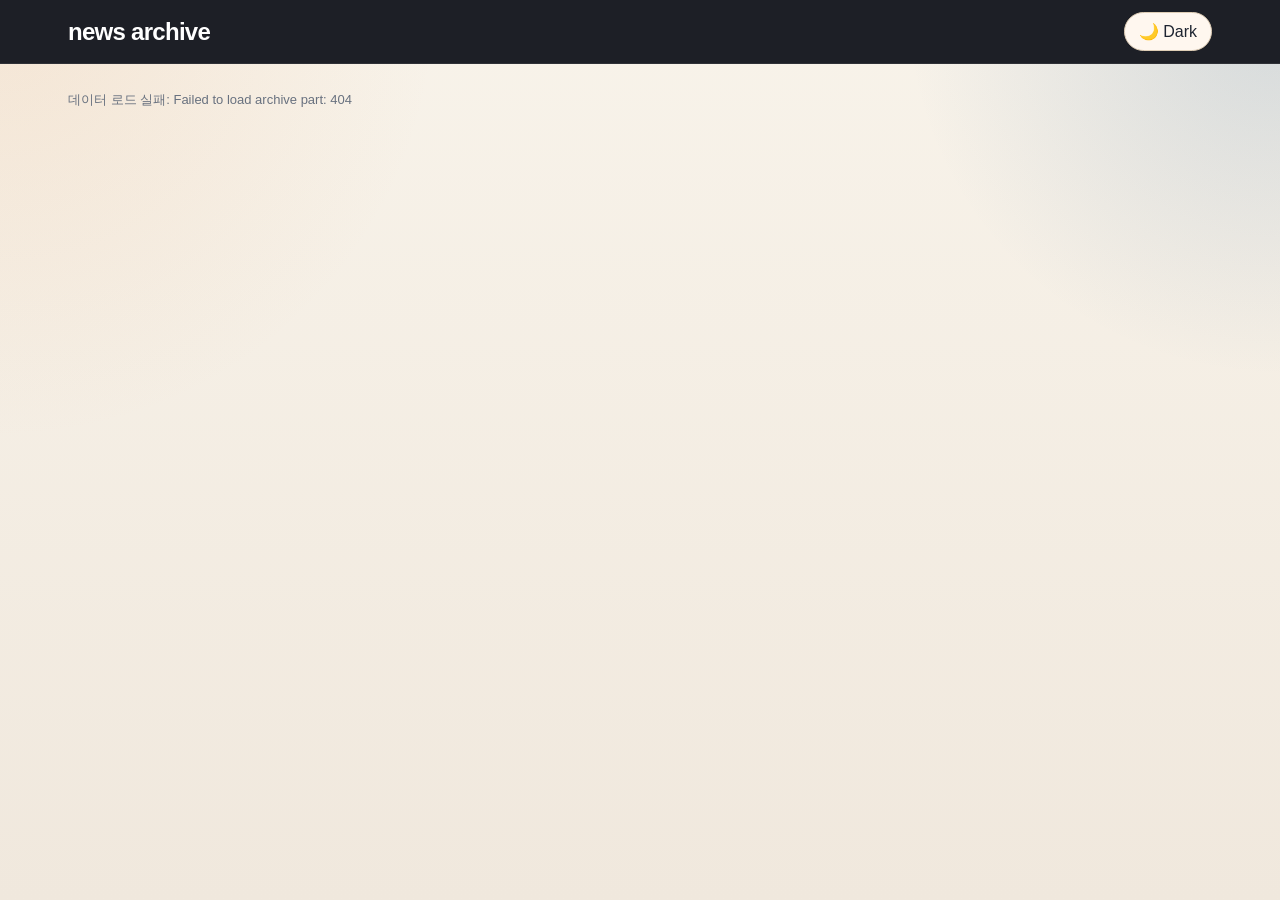
==== commit 9b42e84c: "Add multi-level article explanations" ====
--- a/docs/index.html
+++ b/docs/index.html
@@ -130,7 +130,10 @@
         <div id="detailKeywords" class="detail-keywords"></div>
         <div id="detailCallout" class="callout">
           <div class="callout-icon">💡</div>
-          <div id="detailAiSummary" class="callout-text">요약할 수 없는 내용입니다</div>
+          <div class="callout-body">
+            <div id="detailExplanationTabs" class="explanation-tabs"></div>
+            <div id="detailAiSummary" class="callout-text">요약할 수 없는 내용입니다</div>
+          </div>
         </div>
         <img id="detailThumbnail" class="detail-thumb hidden" alt="기사 썸네일" />
         <article id="detailBody"></article>
--- a/docs/assets/styles.css
+++ b/docs/assets/styles.css
@@ -254,6 +254,9 @@
 
 .popular-rank {
   width: fit-content;
+  height: fit-content;
+  align-self: start;
+  justify-self: start;
   padding: 6px 10px;
   border-radius: 999px;
   background: var(--accent-soft);
@@ -534,6 +537,34 @@
   line-height: 1.3;
 }
 
+.callout-body {
+  flex: 1;
+  min-width: 0;
+}
+
+.explanation-tabs {
+  display: flex;
+  flex-wrap: wrap;
+  gap: 8px;
+  margin-bottom: 12px;
+}
+
+.explanation-tab {
+  border: 1px solid var(--btn-border);
+  background: rgba(255, 255, 255, 0.52);
+  color: var(--text);
+  border-radius: 999px;
+  padding: 8px 12px;
+  font-size: 13px;
+  cursor: pointer;
+}
+
+.explanation-tab.active {
+  background: var(--chip-active);
+  border-color: var(--chip-active);
+  color: var(--surface-strong);
+}
+
 .callout-text {
   font-size: 15px;
   line-height: 1.7;
